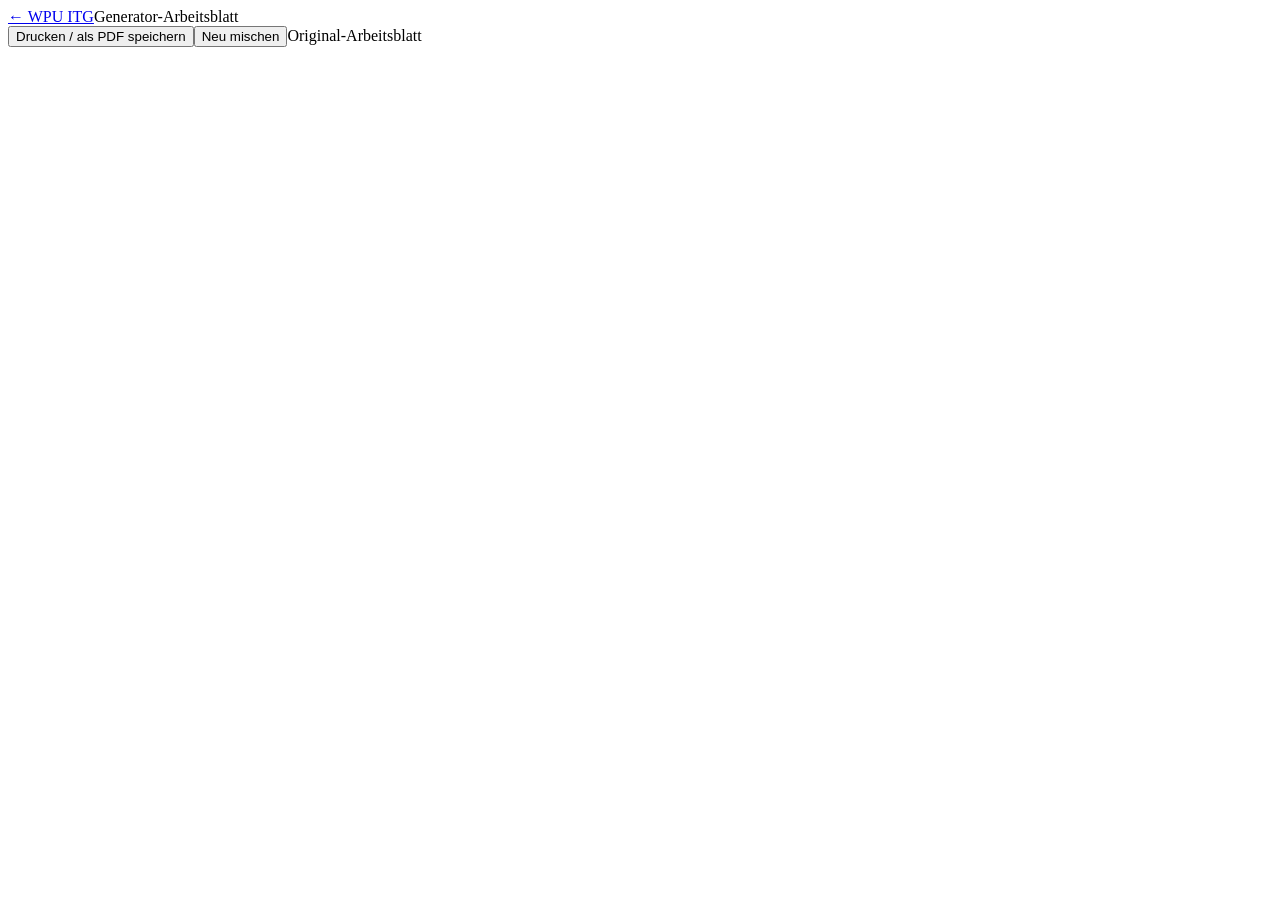
==== arbeitsblatt.html @ 13eb6c99 "Statische App hinzufügen" ====
<!doctype html><html lang="de"><head><meta charset="utf-8"><meta name="viewport" content="width=device-width,initial-scale=1"><meta name="theme-color" content="#164e63"><link rel="manifest" href="manifest.webmanifest"><link rel="stylesheet" href="assets/css/app.css"><title>WPU ITG · Arbeitsblatt</title><style>@media print{.topbar,.printActions{display:none!important}body{background:white}.printSheet{box-shadow:none;border:0;margin:0;max-width:none}}</style></head><body>
<header class="topbar"><div><a class="brand" href="index.html">← WPU ITG</a><span>Generator-Arbeitsblatt</span></div></header><main class="shell"><div class="printActions"><button onclick="window.print()" class="primary">Drucken / als PDF speichern</button><button id="regen">Neu mischen</button><a id="sourcePdf" class="button" target="_blank">Original-Arbeitsblatt</a></div><article id="printSheet" class="printSheet"></article></main>
<script src="assets/js/worksheet.js"></script></body></html>
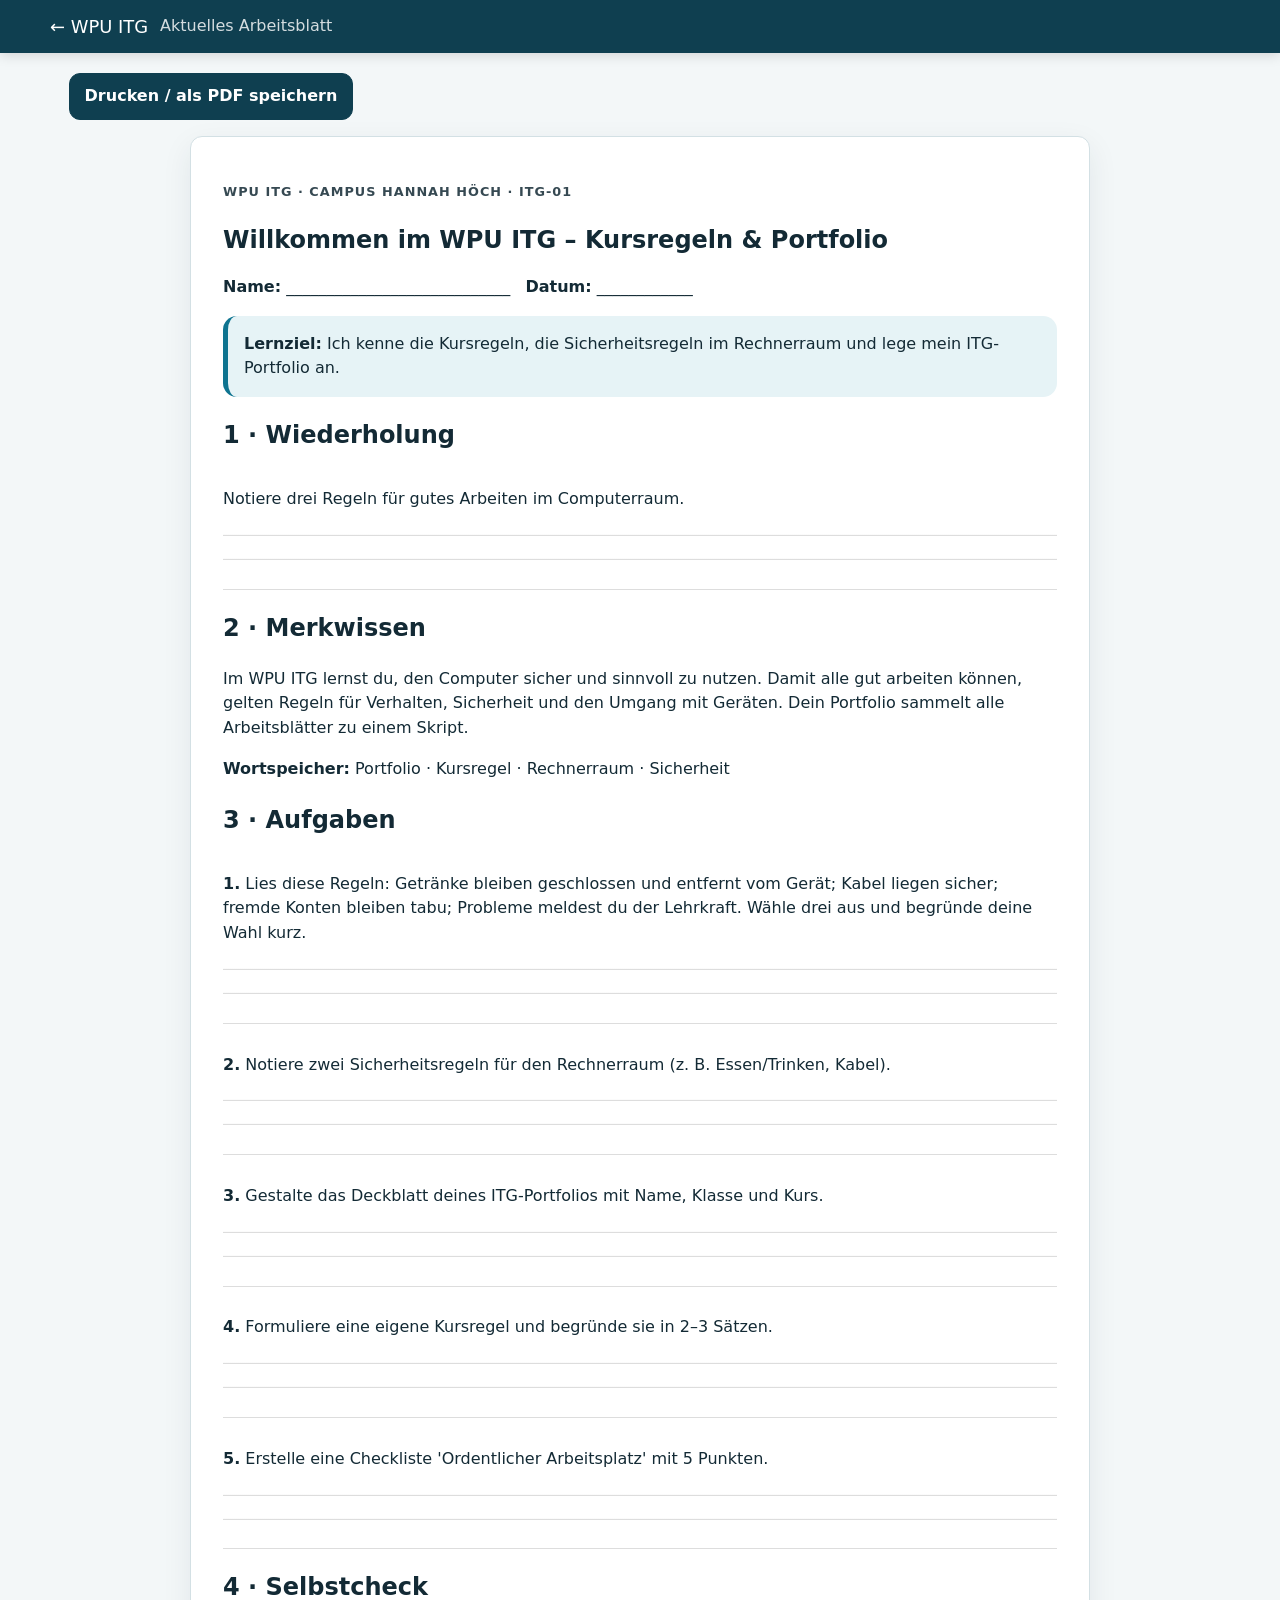
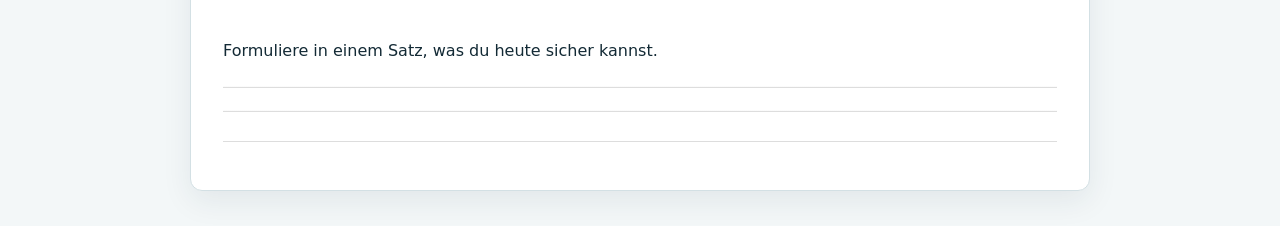
==== commit cc6786a4: "Aufgaben, Arbeitsblätter und Lernangebote überarbeiten" ====
--- a/arbeitsblatt.html
+++ b/arbeitsblatt.html
@@ -1,3 +1,3 @@
-<!doctype html><html lang="de"><head><meta charset="utf-8"><meta name="viewport" content="width=device-width,initial-scale=1"><meta name="theme-color" content="#164e63"><link rel="manifest" href="manifest.webmanifest"><link rel="stylesheet" href="assets/css/app.css"><title>WPU ITG · Arbeitsblatt</title><style>@media print{.topbar,.printActions{display:none!important}body{background:white}.printSheet{box-shadow:none;border:0;margin:0;max-width:none}}</style></head><body>
-<header class="topbar"><div><a class="brand" href="index.html">← WPU ITG</a><span>Generator-Arbeitsblatt</span></div></header><main class="shell"><div class="printActions"><button onclick="window.print()" class="primary">Drucken / als PDF speichern</button><button id="regen">Neu mischen</button><a id="sourcePdf" class="button" target="_blank">Original-Arbeitsblatt</a></div><article id="printSheet" class="printSheet"></article></main>
+<!doctype html><html lang="de"><head><meta charset="utf-8"><meta name="viewport" content="width=device-width,initial-scale=1"><meta name="theme-color" content="#164e63"><link rel="manifest" href="manifest.webmanifest"><link rel="stylesheet" href="assets/css/app.css"><title>WPU ITG · Arbeitsblatt</title><style>@media print{.topbar,.printActions{display:none!important}body{background:white}.printSheet{box-shadow:none;border:0;margin:0;max-width:none}}</style></head><body>
+<header class="topbar"><div><a class="brand" href="index.html">← WPU ITG</a><span>Aktuelles Arbeitsblatt</span></div></header><main class="shell"><div class="printActions"><button onclick="window.print()" class="primary">Drucken / als PDF speichern</button></div><article id="printSheet" class="printSheet"></article></main>
 <script src="assets/js/worksheet.js"></script></body></html>
--- a/assets/css/app.css
+++ b/assets/css/app.css
@@ -0,0 +1,2 @@
+
+:root{--ink:#132a35;--muted:#5c6f78;--bg:#f3f7f8;--card:#fff;--line:#d3e0e4;--brand:#164e63;--brand2:#0e7490;--soft:#e6f3f6;--ok:#166534;--bad:#b42318;--warn:#9a6700;--shadow:0 10px 30px rgba(20,55,70,.08);font-family:Inter,ui-sans-serif,system-ui,-apple-system,"Segoe UI",Roboto,Arial,sans-serif}*{box-sizing:border-box}body{margin:0;background:var(--bg);color:var(--ink);line-height:1.55}a{color:var(--brand2)}button,.button{font:inherit}.topbar{position:sticky;top:0;z-index:20;background:#0f3f50;color:white;padding:.8rem max(1rem,calc((100vw - 1180px)/2));display:flex;align-items:center;justify-content:space-between;gap:1rem;box-shadow:0 2px 12px rgba(0,0,0,.15)}.topbar>div{display:flex;align-items:center;gap:.75rem}.topbar b,.brand{font-size:1.12rem;color:white;text-decoration:none}.topbar span{opacity:.82}.topbar nav{display:flex;gap:.9rem}.topbar nav a{color:white;text-decoration:none}.shell{max-width:1180px;margin:auto;padding:1.2rem}.hero{display:grid;grid-template-columns:1fr auto;gap:2rem;align-items:center;background:linear-gradient(135deg,#164e63,#0e7490);color:white;border-radius:24px;padding:clamp(1.5rem,4vw,3.2rem);box-shadow:var(--shadow)}.hero h1{font-size:clamp(2rem,5vw,4.2rem);line-height:1.02;margin:.2rem 0 1rem;max-width:800px}.eyebrow{text-transform:uppercase;letter-spacing:.08em;font-weight:800;font-size:.8rem;opacity:.85}.heroActions,.printActions{display:flex;gap:.65rem;flex-wrap:wrap}.button,button{display:inline-flex;align-items:center;justify-content:center;border:1px solid var(--line);border-radius:11px;padding:.65rem .9rem;background:white;color:var(--ink);text-decoration:none;cursor:pointer;font-weight:700}.hero .button{background:rgba(255,255,255,.12);color:white;border-color:rgba(255,255,255,.3)}button.primary,.primary{background:#0f3f50;color:white;border-color:#0f3f50}.hero .primary{background:white;color:#0f3f50}.heroStat{display:grid;grid-template-columns:auto auto;gap:.2rem .75rem;align-items:baseline}.heroStat strong{font-size:2.7rem}.heroStat span{opacity:.85}.toolbar{display:grid;grid-template-columns:1fr auto auto;gap:.7rem;margin:1rem 0}.toolbar input,.toolbar select,.levelSelect{border:1px solid var(--line);border-radius:12px;padding:.75rem .85rem;background:white;font:inherit}.moduleOverview{display:grid;grid-template-columns:repeat(auto-fit,minmax(190px,1fr));gap:.7rem;margin:1rem 0}.moduleCard{background:white;border:1px solid var(--line);border-radius:15px;padding:.85rem;display:grid;grid-template-columns:auto 1fr;gap:.1rem .6rem;align-items:center}.moduleCard>span{font-size:1.5rem;grid-row:1/3}.moduleCard small{color:var(--muted)}.unitGrid{display:grid;grid-template-columns:repeat(auto-fill,minmax(260px,1fr));gap:.8rem}.unitCard{display:flex;flex-direction:column;gap:.55rem;background:white;border:1px solid var(--line);border-radius:17px;padding:1rem;text-decoration:none;color:var(--ink);box-shadow:0 3px 14px rgba(20,55,70,.04);transition:.15s}.unitCard:hover{transform:translateY(-2px);box-shadow:var(--shadow)}.unitCard header{display:flex;justify-content:space-between;gap:.5rem}.unitNo{font-size:.8rem;font-weight:900;color:var(--brand2);letter-spacing:.06em}.statusPill{font-size:.72rem;border-radius:99px;padding:.18rem .5rem;background:#edf3f4;color:var(--muted)}.statusPill.done{background:#dcfce7;color:var(--ok)}.unitCard h3{margin:0;font-size:1.05rem}.unitCard p{margin:0;color:var(--muted);font-size:.88rem}.miniProgress{height:6px;background:#e8eff1;border-radius:99px;overflow:hidden}.miniProgress i{display:block;height:100%;background:var(--brand2)}footer{text-align:center;color:var(--muted);padding:2rem 1rem}.unitHero{background:white;border:1px solid var(--line);border-radius:20px;padding:1.2rem;display:grid;grid-template-columns:1fr auto;gap:1rem}.unitHero h1{margin:.15rem 0 .6rem;line-height:1.12}.meta{display:flex;flex-wrap:wrap;gap:.45rem}.tag{background:var(--soft);color:var(--brand);border-radius:99px;padding:.22rem .55rem;font-size:.78rem;font-weight:800}.unitActions{display:flex;flex-direction:column;gap:.55rem;min-width:210px}.unitProgress{margin:1rem 0;background:white;border:1px solid var(--line);border-radius:14px;padding:.8rem}.unitProgress>div:first-child{display:flex;justify-content:space-between}.progressTrack,.progress{height:9px;background:#e6edef;border-radius:99px;overflow:hidden}.progressTrack i,.progress i{display:block;height:100%;background:linear-gradient(90deg,var(--brand2),#22a6c3);width:0}.phaseNav{display:flex;gap:.45rem;overflow:auto;padding-bottom:.5rem}.phaseNav button{white-space:nowrap;padding:.45rem .65rem}.phaseNav button.active{background:var(--brand);color:white}.phase{background:white;border:1px solid var(--line);border-radius:18px;padding:1.2rem;margin-bottom:1rem;box-shadow:0 4px 18px rgba(20,55,70,.04)}.phase h2{margin-top:0}.phaseIntro{color:var(--muted);margin-top:-.45rem}.infoBox,.memoryBox,.feedback{border-radius:14px;padding:1rem;background:var(--soft);border-left:5px solid var(--brand2)}.memoryBox{background:#fff7d6;border-left-color:#d59c00}.taskList{padding-left:1.25rem}.taskList li{margin:.45rem 0}.choiceGrid{display:grid;gap:.5rem;margin:.8rem 0}.choice{justify-content:flex-start;text-align:left;font-weight:600}.choice.correct{border-color:#4ade80;background:#f0fdf4;color:#14532d}.choice.wrong{border-color:#fda4af;background:#fff1f2;color:#881337}.feedback.ok{background:#ecfdf3;border-left-color:#22c55e}.feedback.bad{background:#fff1f2;border-left-color:#fb7185}.generatorTop{display:flex;justify-content:space-between;gap:.8rem;align-items:center;flex-wrap:wrap}.generatorScore{font-weight:900}.resources{display:grid;grid-template-columns:repeat(auto-fit,minmax(230px,1fr));gap:.65rem}.resourceCard{border:1px solid var(--line);border-radius:14px;padding:.9rem;text-decoration:none;color:var(--ink);background:#fbfdfe}.resourceCard b{display:block}.resourceCard small{color:var(--muted)}.testQuestion{border-top:1px solid var(--line);padding-top:1rem;margin-top:1rem}.testResult{font-size:1.05rem;font-weight:800;margin:1rem 0}.unitPager{display:flex;justify-content:space-between;align-items:center;gap:.5rem;margin:1rem 0}.toast{position:fixed;bottom:1rem;right:1rem;z-index:30;background:#0f3f50;color:white;border-radius:12px;padding:.8rem 1rem;box-shadow:var(--shadow)}.prose{max-width:900px}.prose h1{font-size:2.3rem}.infoCard{background:white;border:1px solid var(--line);border-radius:17px;padding:1rem;margin:1rem 0}.warning{border-left:5px solid #d59c00}.printSheet{max-width:900px;margin:1rem auto;background:white;border:1px solid var(--line);border-radius:12px;padding:2rem;box-shadow:var(--shadow)}.printSheet h1{margin-bottom:.2rem}.printTask{margin:1rem 0;padding:.8rem 0;border-bottom:1px solid #ddd}.answerLines{height:3.4rem;background:repeating-linear-gradient(to bottom,transparent 0,transparent 1.4rem,#ddd 1.45rem,#ddd 1.5rem)}.loginOverlay{position:fixed;inset:0;background:rgba(4,21,29,.72);z-index:100;display:grid;place-items:center;padding:1rem}.loginCard{width:min(430px,100%);background:white;border-radius:20px;padding:1.2rem;box-shadow:0 20px 60px rgba(0,0,0,.3)}.loginCard label{display:block;font-weight:700;margin:.7rem 0 .2rem}.loginCard input{width:100%;padding:.75rem;border:1px solid var(--line);border-radius:10px;font:inherit}.loginError{color:var(--bad);font-weight:700}.skeleton{min-height:170px;background:linear-gradient(90deg,#fff,#f3f6f7,#fff);background-size:200% 100%;animation:pulse 1.2s infinite}@keyframes pulse{to{background-position:-200% 0}}code{background:#eef2f3;padding:.1rem .3rem;border-radius:5px}@media(max-width:760px){.hero{grid-template-columns:1fr}.heroStat{display:none}.toolbar{grid-template-columns:1fr}.unitHero{grid-template-columns:1fr}.unitActions{min-width:0}.topbar span{display:none}.unitPager{font-size:.86rem}.phase{padding:1rem}}
